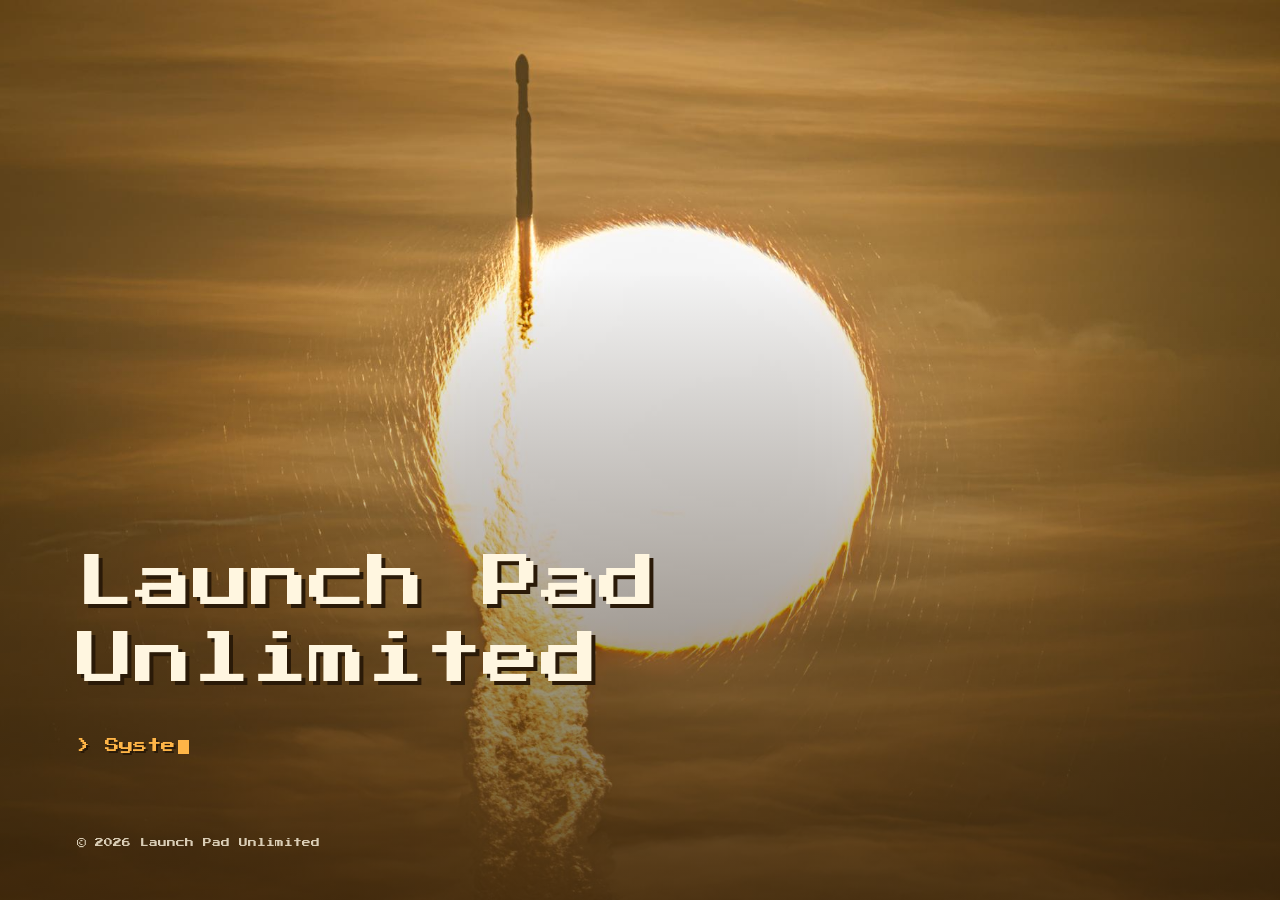
==== index.html @ 6cee24df "Add files via upload" ====
<!DOCTYPE html>
<html lang="en">
<head>
  <meta charset="UTF-8">
  <meta name="viewport" content="width=device-width, initial-scale=1, viewport-fit=cover">
  <title>Launch Pad Unlimited | Coming soon</title>
  <meta name="description" content="Launch Pad Unlimited: learning design, AI enablement, evaluation, and exhibit fabrication for museums and informal learning organizations. Coming soon.">
  <link rel="preconnect" href="https://fonts.googleapis.com">
  <link rel="preconnect" href="https://fonts.gstatic.com" crossorigin>
  <link href="https://fonts.googleapis.com/css2?family=Press+Start+2P&display=swap" rel="stylesheet">
  <link rel="icon" href="data:image/svg+xml,<svg xmlns='http://www.w3.org/2000/svg' viewBox='0 0 100 100'><text y='.9em' font-size='90'>🚀</text></svg>">
  <style>
    :root {
      --ink: #fff6e0;       /* warm white, matches the sun */
      --amber: #ffb547;     /* phosphor amber for terminal text */
      --ember: #2a1a08;     /* deep brown for shadows */
      --haze: rgba(42, 26, 8, 0.72);
      --pixel: "Press Start 2P", "Courier New", monospace;
    }

    * { box-sizing: border-box; margin: 0; padding: 0; }

    html, body { height: 100%; }

    body {
      font-family: var(--pixel);
      color: var(--ink);
      background: #3a2810 url("launch-bg.jpg") center / cover no-repeat fixed;
      -webkit-font-smoothing: none;
      font-smooth: never;
    }

    /* Darken the lower-left so text stays readable over the bright sky */
    .scene {
      min-height: 100%;
      display: flex;
      flex-direction: column;
      justify-content: flex-end;
      padding: max(2rem, env(safe-area-inset-top)) 6vw max(3rem, env(safe-area-inset-bottom));
      background: linear-gradient(to top, var(--haze) 0%, rgba(42, 26, 8, 0.25) 45%, transparent 70%);
    }

    h1 {
      font-size: clamp(1.4rem, 5.2vw, 3.6rem);
      line-height: 1.35;
      font-weight: 400;
      text-shadow: 4px 4px 0 var(--ember);
      max-width: 14ch;
    }

    .console {
      margin-top: 2rem;
      font-size: clamp(0.6rem, 1.4vw, 0.9rem);
      line-height: 2.2;
      color: var(--amber);
      text-shadow: 2px 2px 0 var(--ember);
      min-height: 4.4em;
    }

    .console p { white-space: pre-wrap; }

    .cursor {
      display: inline-block;
      width: 0.8em;
      height: 1em;
      margin-left: 0.2em;
      vertical-align: -0.1em;
      background: var(--amber);
      animation: blink 1s steps(1) infinite;
    }

    @keyframes blink { 50% { opacity: 0; } }

    footer {
      margin-top: 2.5rem;
      font-size: 0.55rem;
      line-height: 2;
      color: var(--ink);
      opacity: 0.8;
    }

    @media (prefers-reduced-motion: reduce) {
      .cursor { animation: none; }
    }
  </style>
</head>
<body>
  <main class="scene">
    <h1>Launch Pad Unlimited</h1>

    <div class="console" aria-live="polite">
      <p id="line1"></p>
      <p id="line2"></p>
    </div>

    <footer>
      <p>&copy; <span id="year">2026</span> Launch Pad Unlimited</p>
    </footer>
  </main>

  <script>
    const lines = [
      { el: document.getElementById("line1"), text: "> Systems check..." },
      { el: document.getElementById("line2"), text: "> Stand by for countdown..." }
    ];
    const cursor = document.createElement("span");
    cursor.className = "cursor";
    cursor.setAttribute("aria-hidden", "true");

    const reduce = window.matchMedia("(prefers-reduced-motion: reduce)").matches;

    function showAll() {
      lines.forEach(l => (l.el.textContent = l.text));
      lines[lines.length - 1].el.appendChild(cursor);
    }

    function type(i = 0, c = 0) {
      if (i >= lines.length) return;
      const { el, text } = lines[i];
      el.textContent = text.slice(0, c);
      el.appendChild(cursor);
      if (c < text.length) {
        setTimeout(() => type(i, c + 1), 70);
      } else {
        setTimeout(() => type(i + 1, 0), 900);
      }
    }

    reduce ? showAll() : setTimeout(type, 600);
    document.getElementById("year").textContent = new Date().getFullYear();
  </script>
</body>
</html>
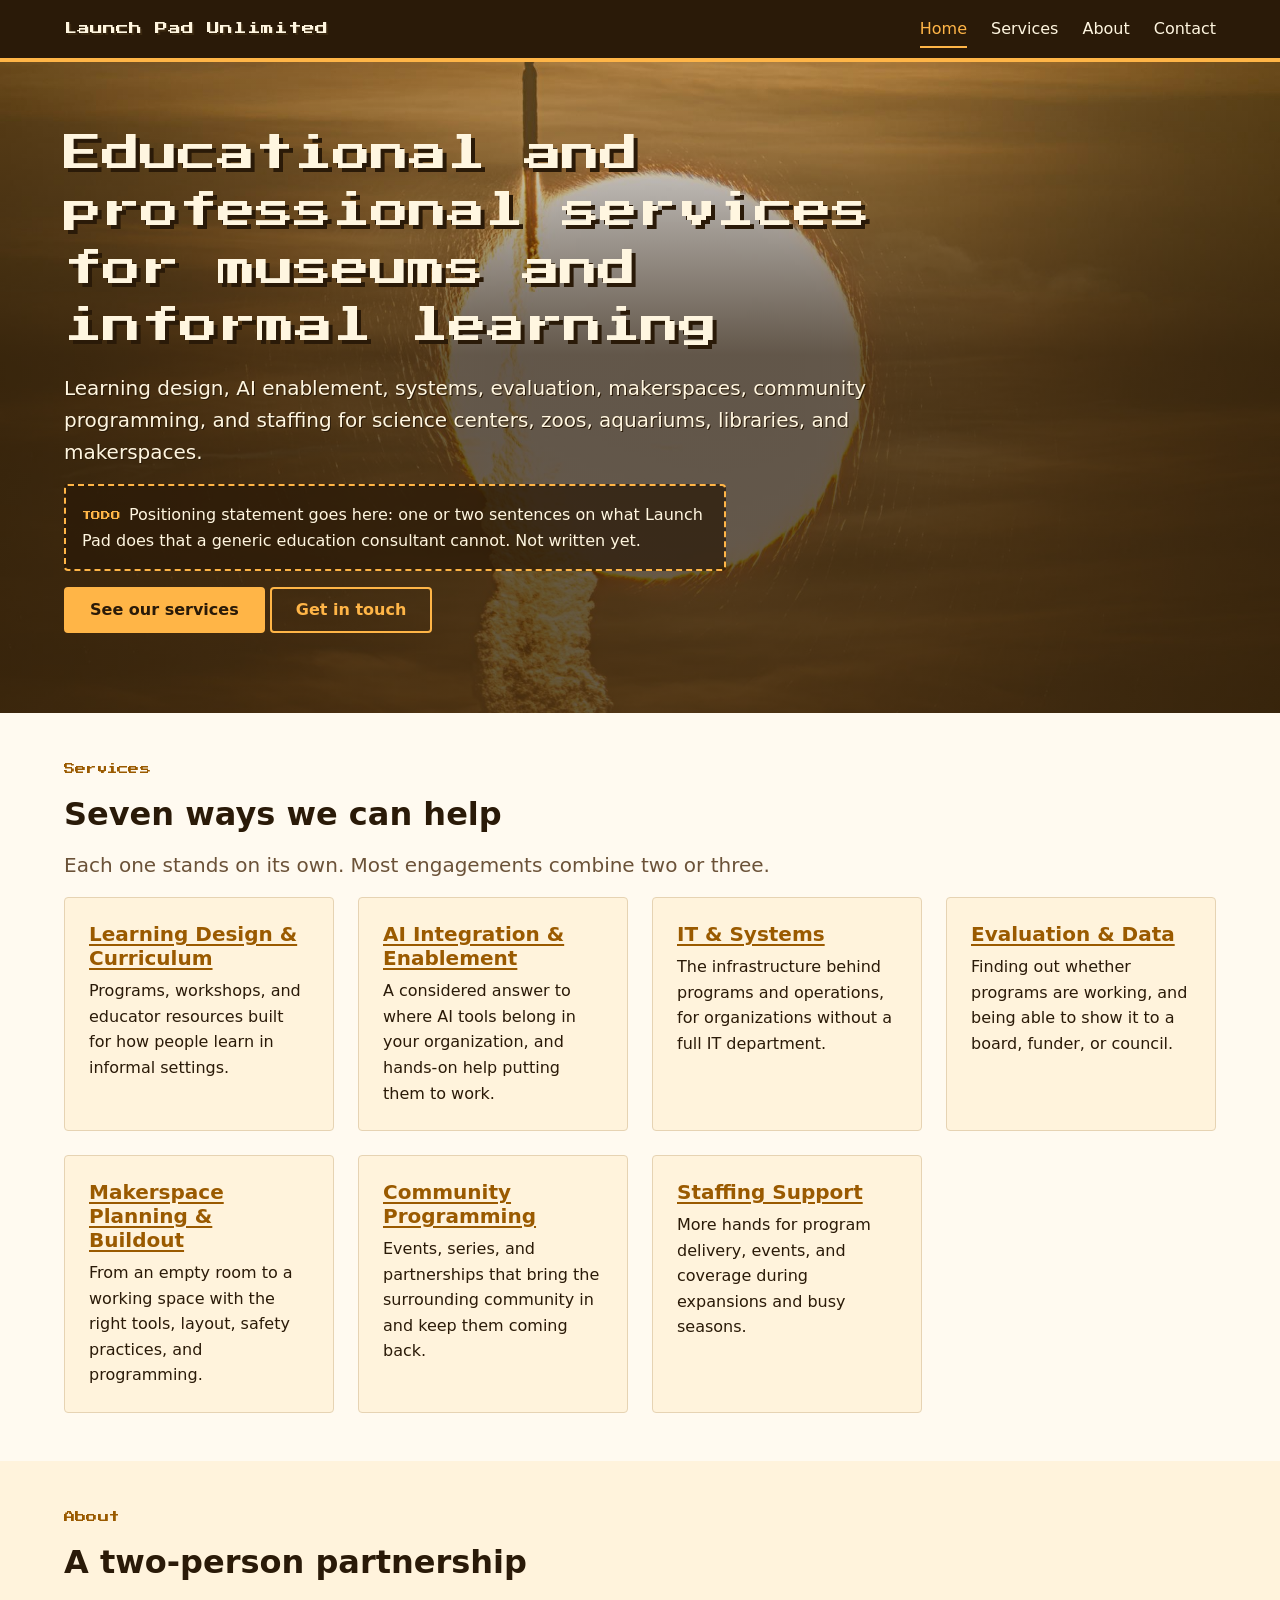
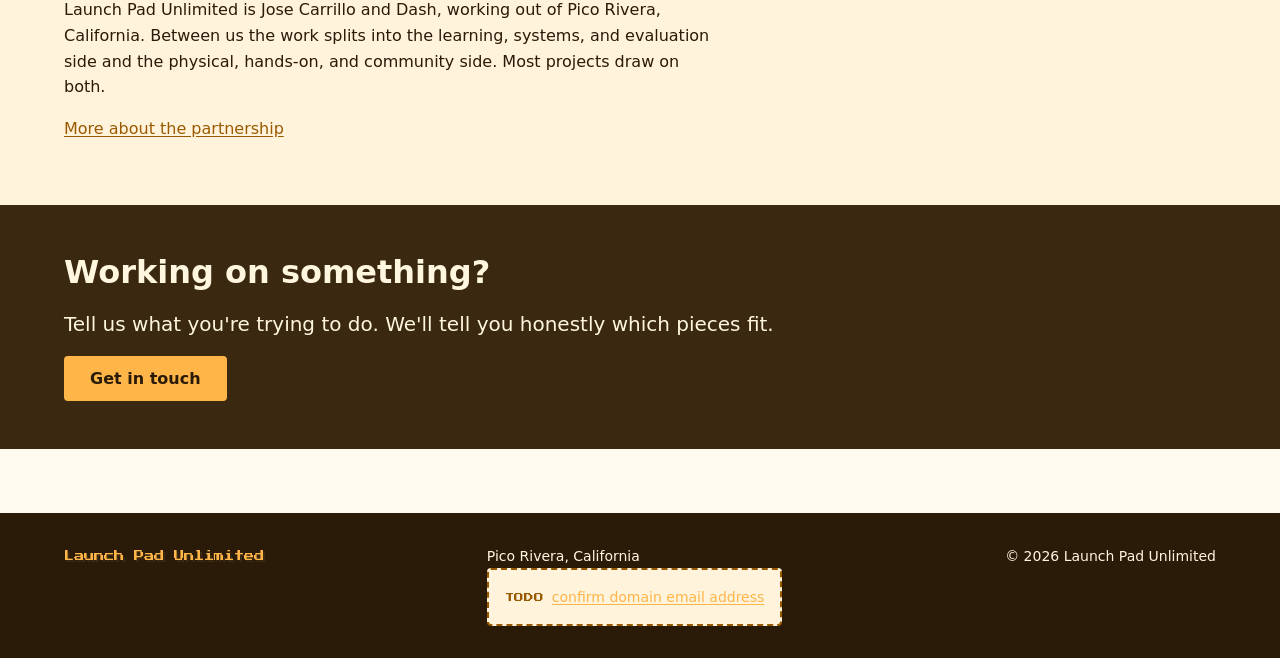
==== commit a522923a: "Build four-page site: shared styles, services, about, contact, home Replaces the coming-soon splash " ====
--- a/index.html
+++ b/index.html
@@ -2,132 +2,107 @@
 <html lang="en">
 <head>
   <meta charset="UTF-8">
-  <meta name="viewport" content="width=device-width, initial-scale=1, viewport-fit=cover">
-  <title>Launch Pad Unlimited | Coming soon</title>
-  <meta name="description" content="Launch Pad Unlimited: learning design, AI enablement, evaluation, and exhibit fabrication for museums and informal learning organizations. Coming soon.">
-  <link rel="preconnect" href="https://fonts.googleapis.com">
-  <link rel="preconnect" href="https://fonts.gstatic.com" crossorigin>
-  <link href="https://fonts.googleapis.com/css2?family=Press+Start+2P&display=swap" rel="stylesheet">
+  <meta name="viewport" content="width=device-width, initial-scale=1">
+  <title>Launch Pad Unlimited</title>
+  <meta name="description" content="Launch Pad Unlimited provides learning design, AI enablement, IT and systems, evaluation, makerspace planning, community programming, and staffing support to museums and informal learning organizations in Southern California.">
   <link rel="icon" href="data:image/svg+xml,<svg xmlns='http://www.w3.org/2000/svg' viewBox='0 0 100 100'><text y='.9em' font-size='90'>🚀</text></svg>">
-  <style>
-    :root {
-      --ink: #fff6e0;       /* warm white, matches the sun */
-      --amber: #ffb547;     /* phosphor amber for terminal text */
-      --ember: #2a1a08;     /* deep brown for shadows */
-      --haze: rgba(42, 26, 8, 0.72);
-      --pixel: "Press Start 2P", "Courier New", monospace;
-    }
-
-    * { box-sizing: border-box; margin: 0; padding: 0; }
-
-    html, body { height: 100%; }
-
-    body {
-      font-family: var(--pixel);
-      color: var(--ink);
-      background: #3a2810 url("launch-bg.jpg") center / cover no-repeat fixed;
-      -webkit-font-smoothing: none;
-      font-smooth: never;
-    }
-
-    /* Darken the lower-left so text stays readable over the bright sky */
-    .scene {
-      min-height: 100%;
-      display: flex;
-      flex-direction: column;
-      justify-content: flex-end;
-      padding: max(2rem, env(safe-area-inset-top)) 6vw max(3rem, env(safe-area-inset-bottom));
-      background: linear-gradient(to top, var(--haze) 0%, rgba(42, 26, 8, 0.25) 45%, transparent 70%);
-    }
-
-    h1 {
-      font-size: clamp(1.4rem, 5.2vw, 3.6rem);
-      line-height: 1.35;
-      font-weight: 400;
-      text-shadow: 4px 4px 0 var(--ember);
-      max-width: 14ch;
-    }
-
-    .console {
-      margin-top: 2rem;
-      font-size: clamp(0.6rem, 1.4vw, 0.9rem);
-      line-height: 2.2;
-      color: var(--amber);
-      text-shadow: 2px 2px 0 var(--ember);
-      min-height: 4.4em;
-    }
-
-    .console p { white-space: pre-wrap; }
-
-    .cursor {
-      display: inline-block;
-      width: 0.8em;
-      height: 1em;
-      margin-left: 0.2em;
-      vertical-align: -0.1em;
-      background: var(--amber);
-      animation: blink 1s steps(1) infinite;
-    }
-
-    @keyframes blink { 50% { opacity: 0; } }
-
-    footer {
-      margin-top: 2.5rem;
-      font-size: 0.55rem;
-      line-height: 2;
-      color: var(--ink);
-      opacity: 0.8;
-    }
-
-    @media (prefers-reduced-motion: reduce) {
-      .cursor { animation: none; }
-    }
-  </style>
+  <link rel="stylesheet" href="styles.css">
 </head>
 <body>
-  <main class="scene">
-    <h1>Launch Pad Unlimited</h1>
+  <a class="skip-link" href="#main">Skip to content</a>
 
-    <div class="console" aria-live="polite">
-      <p id="line1"></p>
-      <p id="line2"></p>
+  <header class="site-header">
+    <div class="container">
+      <a class="wordmark" href="index.html">Launch Pad Unlimited</a>
+      <nav class="site-nav" aria-label="Primary">
+        <ul>
+          <li><a href="index.html" aria-current="page">Home</a></li>
+          <li><a href="services.html">Services</a></li>
+          <li><a href="about.html">About</a></li>
+          <li><a href="contact.html">Contact</a></li>
+        </ul>
+      </nav>
     </div>
+  </header>
 
-    <footer>
-      <p>&copy; <span id="year">2026</span> Launch Pad Unlimited</p>
-    </footer>
+  <main id="main">
+    <section class="hero" aria-labelledby="hero-h">
+      <div class="container">
+        <h1 id="hero-h">Educational and professional services for museums and informal learning</h1>
+        <p class="lede">Learning design, AI enablement, systems, evaluation, makerspaces, community programming, and staffing for science centers, zoos, aquariums, libraries, and makerspaces.</p>
+        <p class="todo">Positioning statement goes here: one or two sentences on what Launch Pad does that a generic education consultant cannot. Not written yet.</p>
+        <p>
+          <a class="button" href="services.html">See our services</a>
+          <a class="button button--ghost" href="contact.html">Get in touch</a>
+        </p>
+      </div>
+    </section>
+
+    <section class="section" aria-labelledby="services-h">
+      <div class="container">
+        <p class="eyebrow">Services</p>
+        <h2 id="services-h">Seven ways we can help</h2>
+        <p class="lede">Each one stands on its own. Most engagements combine two or three.</p>
+        <div class="grid">
+          <div class="card">
+            <h3><a href="services.html#learning-design">Learning Design &amp; Curriculum</a></h3>
+            <p>Programs, workshops, and educator resources built for how people learn in informal settings.</p>
+          </div>
+          <div class="card">
+            <h3><a href="services.html#ai-enablement">AI Integration &amp; Enablement</a></h3>
+            <p>A considered answer to where AI tools belong in your organization, and hands-on help putting them to work.</p>
+          </div>
+          <div class="card">
+            <h3><a href="services.html#it-systems">IT &amp; Systems</a></h3>
+            <p>The infrastructure behind programs and operations, for organizations without a full IT department.</p>
+          </div>
+          <div class="card">
+            <h3><a href="services.html#evaluation">Evaluation &amp; Data</a></h3>
+            <p>Finding out whether programs are working, and being able to show it to a board, funder, or council.</p>
+          </div>
+          <div class="card">
+            <h3><a href="services.html#makerspace">Makerspace Planning &amp; Buildout</a></h3>
+            <p>From an empty room to a working space with the right tools, layout, safety practices, and programming.</p>
+          </div>
+          <div class="card">
+            <h3><a href="services.html#community-programming">Community Programming</a></h3>
+            <p>Events, series, and partnerships that bring the surrounding community in and keep them coming back.</p>
+          </div>
+          <div class="card">
+            <h3><a href="services.html#staffing">Staffing Support</a></h3>
+            <p>More hands for program delivery, events, and coverage during expansions and busy seasons.</p>
+          </div>
+        </div>
+      </div>
+    </section>
+
+    <section class="section section--alt" aria-labelledby="about-h">
+      <div class="container">
+        <p class="eyebrow">About</p>
+        <h2 id="about-h">A two-person partnership</h2>
+        <p>Launch Pad Unlimited is Jose Carrillo and Dash, working out of Pico Rivera, California. Between us the work splits into the learning, systems, and evaluation side and the physical, hands-on, and community side. Most projects draw on both.</p>
+        <p><a href="about.html">More about the partnership</a></p>
+      </div>
+    </section>
+
+    <section class="section section--dark" aria-labelledby="contact-h">
+      <div class="container">
+        <h2 id="contact-h">Working on something?</h2>
+        <p class="lede">Tell us what you're trying to do. We'll tell you honestly which pieces fit.</p>
+        <a class="button" href="contact.html">Get in touch</a>
+      </div>
+    </section>
   </main>
 
-  <script>
-    const lines = [
-      { el: document.getElementById("line1"), text: "> Systems check..." },
-      { el: document.getElementById("line2"), text: "> Stand by for countdown..." }
-    ];
-    const cursor = document.createElement("span");
-    cursor.className = "cursor";
-    cursor.setAttribute("aria-hidden", "true");
+  <footer class="site-footer">
+    <div class="container">
+      <p><a class="wordmark" href="index.html">Launch Pad Unlimited</a></p>
+      <p>Pico Rivera, California<br>
+        <a class="todo" href="#" data-email>confirm domain email address</a></p>
+      <p>&copy; <span data-year>2026</span> Launch Pad Unlimited</p>
+    </div>
+  </footer>
 
-    const reduce = window.matchMedia("(prefers-reduced-motion: reduce)").matches;
-
-    function showAll() {
-      lines.forEach(l => (l.el.textContent = l.text));
-      lines[lines.length - 1].el.appendChild(cursor);
-    }
-
-    function type(i = 0, c = 0) {
-      if (i >= lines.length) return;
-      const { el, text } = lines[i];
-      el.textContent = text.slice(0, c);
-      el.appendChild(cursor);
-      if (c < text.length) {
-        setTimeout(() => type(i, c + 1), 70);
-      } else {
-        setTimeout(() => type(i + 1, 0), 900);
-      }
-    }
-
-    reduce ? showAll() : setTimeout(type, 600);
-    document.getElementById("year").textContent = new Date().getFullYear();
-  </script>
+  <script src="main.js"></script>
 </body>
 </html>
--- a/styles.css
+++ b/styles.css
@@ -0,0 +1,576 @@
+/* Launch Pad Unlimited — shared stylesheet
+   Tokens live on :root. Do not hardcode colors in rules. */
+
+@font-face {
+  font-family: "Press Start 2P";
+  font-style: normal;
+  font-weight: 400;
+  font-display: swap;
+  src: url("fonts/press-start-2p-latin.woff2") format("woff2");
+  unicode-range: U+0000-00FF, U+0131, U+0152-0153, U+02BB-02BC, U+02C6, U+02DA,
+    U+02DC, U+0304, U+0308, U+0329, U+2000-206F, U+20AC, U+2122, U+2191, U+2193,
+    U+2212, U+2215, U+FEFF, U+FFFD;
+}
+
+:root {
+  /* Brand — inherited from the launch splash */
+  --ink: #fff6e0;
+  --amber: #ffb547;
+  --ember: #2a1a08;
+
+  /* Surfaces */
+  --bg: #fffaf0;
+  --surface: #fff3dc;
+  --bg-dark: #3a2810;
+  --border: #e6d3b3;
+  --haze: rgba(42, 26, 8, 0.72);
+
+  /* Text on light surfaces */
+  --text: #2a1a08;
+  --text-muted: #6b5238;
+  --link: #9a5a00;
+  --link-hover: #7a4700;
+  --focus: #9a5a00;
+
+  /* Type */
+  --font-body: system-ui, -apple-system, "Segoe UI", Roboto, "Helvetica Neue",
+    Arial, sans-serif;
+  --font-display: "Press Start 2P", "Courier New", monospace;
+  --fs-sm: 0.875rem;
+  --fs-base: 1rem;
+  --fs-lg: 1.25rem;
+  --fs-xl: 1.5rem;
+  --fs-2xl: 2rem;
+  --fs-3xl: clamp(2rem, 4vw, 3rem);
+  --lh-body: 1.6;
+  --lh-tight: 1.2;
+
+  /* Spacing — 8px scale */
+  --sp-1: 0.5rem;
+  --sp-2: 1rem;
+  --sp-3: 1.5rem;
+  --sp-4: 2rem;
+  --sp-6: 3rem;
+  --sp-8: 4rem;
+
+  --measure: 65ch;
+  --container: 72rem;
+  --radius: 4px;
+}
+
+/* ---------- Base ---------- */
+
+*,
+*::before,
+*::after {
+  box-sizing: border-box;
+}
+
+html {
+  scroll-behavior: smooth;
+}
+
+@media (prefers-reduced-motion: reduce) {
+  html {
+    scroll-behavior: auto;
+  }
+}
+
+body {
+  margin: 0;
+  font-family: var(--font-body);
+  font-size: var(--fs-base);
+  line-height: var(--lh-body);
+  color: var(--text);
+  background: var(--bg);
+}
+
+h1,
+h2,
+h3 {
+  line-height: var(--lh-tight);
+  margin: 0 0 var(--sp-2);
+}
+
+h1 {
+  font-size: var(--fs-3xl);
+}
+
+h2 {
+  font-size: var(--fs-2xl);
+}
+
+h3 {
+  font-size: var(--fs-lg);
+}
+
+p,
+ul,
+ol {
+  margin: 0 0 var(--sp-2);
+  max-width: var(--measure);
+}
+
+a {
+  color: var(--link);
+  text-underline-offset: 0.15em;
+}
+
+a:hover {
+  color: var(--link-hover);
+}
+
+:focus-visible {
+  outline: 3px solid var(--focus);
+  outline-offset: 2px;
+}
+
+img {
+  max-width: 100%;
+  height: auto;
+}
+
+/* ---------- Layout helpers ---------- */
+
+.container {
+  width: min(100% - 2 * var(--sp-3), var(--container));
+  margin-inline: auto;
+}
+
+.section {
+  padding-block: var(--sp-6);
+}
+
+.section--alt {
+  background: var(--surface);
+}
+
+.section--dark {
+  background: var(--bg-dark);
+  color: var(--ink);
+}
+
+.section--dark a {
+  color: var(--amber);
+}
+
+.section--dark a:hover {
+  color: var(--ink);
+}
+
+.section--dark :focus-visible {
+  outline-color: var(--amber);
+}
+
+.eyebrow {
+  font-family: var(--font-display);
+  font-size: 0.7rem;
+  color: var(--link);
+  letter-spacing: 0.02em;
+  margin-bottom: var(--sp-2);
+}
+
+.section--dark .eyebrow {
+  color: var(--amber);
+}
+
+.lede {
+  font-size: var(--fs-lg);
+  color: var(--text-muted);
+}
+
+.section--dark .lede {
+  color: var(--ink);
+}
+
+/* Visible placeholder for content that has not been written yet.
+   Remove the class and the marker when the real copy lands. */
+.todo {
+  display: inline-block;
+  border: 2px dashed var(--link);
+  background: var(--surface);
+  padding: var(--sp-2);
+  border-radius: var(--radius);
+  color: var(--text-muted);
+  max-width: var(--measure);
+}
+
+.todo::before {
+  content: "TODO";
+  display: inline-block;
+  font-family: var(--font-display);
+  font-size: 0.6rem;
+  color: var(--link);
+  margin-right: var(--sp-1);
+}
+
+.section--dark .todo,
+.hero .todo {
+  background: var(--haze);
+  color: var(--ink);
+  border-color: var(--amber);
+}
+
+.section--dark .todo::before,
+.hero .todo::before {
+  color: var(--amber);
+}
+
+/* ---------- Skip link ---------- */
+
+.skip-link {
+  position: absolute;
+  top: -100%;
+  left: var(--sp-2);
+  background: var(--amber);
+  color: var(--ember);
+  padding: var(--sp-1) var(--sp-2);
+  border-radius: 0 0 var(--radius) var(--radius);
+  z-index: 100;
+}
+
+.skip-link:focus {
+  top: 0;
+}
+
+/* ---------- Header / nav ---------- */
+
+.site-header {
+  background: var(--ember);
+  color: var(--ink);
+  border-bottom: 4px solid var(--amber);
+}
+
+.site-header .container {
+  display: flex;
+  flex-wrap: wrap;
+  align-items: center;
+  justify-content: space-between;
+  gap: var(--sp-2) var(--sp-4);
+  padding-block: var(--sp-2);
+}
+
+.wordmark {
+  font-family: var(--font-display);
+  font-size: 0.8rem;
+  line-height: 1.6;
+  color: var(--ink);
+  text-decoration: none;
+  text-shadow: 2px 2px 0 var(--bg-dark);
+}
+
+.wordmark:hover {
+  color: var(--amber);
+}
+
+.site-nav ul {
+  list-style: none;
+  margin: 0;
+  padding: 0;
+  display: flex;
+  flex-wrap: wrap;
+  gap: var(--sp-1) var(--sp-3);
+  max-width: none;
+}
+
+.site-nav a {
+  color: var(--ink);
+  text-decoration: none;
+  padding-block: var(--sp-1);
+  border-bottom: 2px solid transparent;
+}
+
+.site-nav a:hover {
+  color: var(--amber);
+}
+
+.site-nav a[aria-current="page"] {
+  color: var(--amber);
+  border-bottom-color: var(--amber);
+}
+
+.site-header :focus-visible {
+  outline-color: var(--amber);
+}
+
+/* ---------- Hero ---------- */
+
+.hero {
+  position: relative;
+  color: var(--ink);
+  background: var(--bg-dark) url("launch-bg.jpg") center / cover no-repeat;
+  padding-block: var(--sp-8);
+  min-height: 60vh;
+  display: flex;
+  align-items: flex-end;
+}
+
+.hero::before {
+  content: "";
+  position: absolute;
+  inset: 0;
+  background: linear-gradient(
+    to top,
+    var(--haze) 0%,
+    var(--haze) 55%,
+    transparent 100%
+  );
+}
+
+.hero .container {
+  position: relative;
+}
+
+.hero h1 {
+  font-family: var(--font-display);
+  font-size: clamp(1.2rem, 3.5vw, 2.4rem);
+  line-height: 1.5;
+  font-weight: 400;
+  text-shadow: 4px 4px 0 var(--ember);
+  max-width: 24ch;
+}
+
+.hero .lede {
+  max-width: var(--measure);
+  color: var(--ink);
+  text-shadow: 1px 1px 0 var(--ember);
+}
+
+/* Non-home pages get a plain dark band instead of the photo */
+.page-title {
+  background: var(--bg-dark);
+  color: var(--ink);
+  padding-block: var(--sp-6);
+  border-bottom: 4px solid var(--amber);
+}
+
+.page-title h1 {
+  margin-bottom: var(--sp-1);
+}
+
+.page-title .lede {
+  color: var(--ink);
+  margin-bottom: 0;
+}
+
+/* ---------- Buttons ---------- */
+
+.button {
+  display: inline-block;
+  background: var(--amber);
+  color: var(--ember);
+  font-weight: 600;
+  text-decoration: none;
+  padding: var(--sp-1) var(--sp-3);
+  border-radius: var(--radius);
+  border: 2px solid var(--amber);
+}
+
+.button:hover {
+  background: var(--ink);
+  border-color: var(--ink);
+  color: var(--ember);
+}
+
+.button--ghost {
+  background: transparent;
+  color: var(--amber);
+}
+
+/* .section--dark a would otherwise win on specificity */
+.section--dark .button,
+.hero .button {
+  color: var(--ember);
+}
+
+.section--dark .button--ghost,
+.hero .button--ghost {
+  color: var(--amber);
+}
+
+.section--dark .button--ghost:hover,
+.hero .button--ghost:hover {
+  color: var(--ember);
+}
+
+/* ---------- Cards / grids ---------- */
+
+.grid {
+  display: grid;
+  gap: var(--sp-3);
+  grid-template-columns: repeat(auto-fit, minmax(16rem, 1fr));
+}
+
+.card {
+  background: var(--surface);
+  border: 1px solid var(--border);
+  border-radius: var(--radius);
+  padding: var(--sp-3);
+}
+
+.card h3 {
+  margin-bottom: var(--sp-1);
+}
+
+.card p {
+  margin-bottom: 0;
+}
+
+.card a {
+  font-weight: 600;
+}
+
+/* ---------- Service blocks (services.html) ----------
+   Each block is self-contained so it can be lifted into its own page. */
+
+.service {
+  padding-block: var(--sp-6);
+  border-top: 1px solid var(--border);
+  scroll-margin-top: var(--sp-4);
+}
+
+.service:first-of-type {
+  border-top: 0;
+}
+
+.service__inner {
+  display: grid;
+  gap: var(--sp-4);
+  grid-template-columns: minmax(0, 2fr) minmax(0, 1fr);
+}
+
+@media (max-width: 48rem) {
+  .service__inner {
+    grid-template-columns: 1fr;
+  }
+}
+
+.service__meta {
+  background: var(--surface);
+  border: 1px solid var(--border);
+  border-radius: var(--radius);
+  padding: var(--sp-3);
+  font-size: var(--fs-sm);
+  align-self: start;
+}
+
+.service__meta dt {
+  font-weight: 600;
+  margin-top: var(--sp-2);
+}
+
+.service__meta dt:first-child {
+  margin-top: 0;
+}
+
+.service__meta dd {
+  margin: 0;
+  color: var(--text-muted);
+}
+
+.service ul {
+  padding-left: 1.2em;
+}
+
+.service li {
+  margin-bottom: var(--sp-1);
+}
+
+.jump-list {
+  list-style: none;
+  padding: 0;
+  display: flex;
+  flex-wrap: wrap;
+  gap: var(--sp-1) var(--sp-2);
+  max-width: none;
+}
+
+.jump-list a {
+  display: inline-block;
+  padding: var(--sp-1) var(--sp-2);
+  background: var(--surface);
+  border: 1px solid var(--border);
+  border-radius: var(--radius);
+  text-decoration: none;
+  font-size: var(--fs-sm);
+}
+
+.jump-list a:hover {
+  border-color: var(--link);
+}
+
+/* ---------- Partner blocks (about.html) ---------- */
+
+.partner {
+  padding-block: var(--sp-4);
+  border-top: 1px solid var(--border);
+}
+
+.partner h2 {
+  margin-bottom: var(--sp-1);
+}
+
+.partner__role {
+  color: var(--text-muted);
+  margin-bottom: var(--sp-3);
+}
+
+.partner ul {
+  padding-left: 1.2em;
+}
+
+/* ---------- Definition lists (contact.html) ---------- */
+
+.details {
+  max-width: var(--measure);
+}
+
+.details dt {
+  font-weight: 600;
+  margin-top: var(--sp-3);
+}
+
+.details dt:first-child {
+  margin-top: 0;
+}
+
+.details dd {
+  margin: 0;
+}
+
+/* ---------- Footer ---------- */
+
+.site-footer {
+  background: var(--ember);
+  color: var(--ink);
+  padding-block: var(--sp-4);
+  font-size: var(--fs-sm);
+  margin-top: var(--sp-8);
+}
+
+.site-footer .container {
+  display: flex;
+  flex-wrap: wrap;
+  justify-content: space-between;
+  gap: var(--sp-2) var(--sp-4);
+}
+
+.site-footer p {
+  margin: 0;
+}
+
+.site-footer a {
+  color: var(--amber);
+}
+
+.site-footer a:hover {
+  color: var(--ink);
+}
+
+.site-footer :focus-visible {
+  outline-color: var(--amber);
+}
+
+.site-footer .wordmark {
+  font-size: 0.65rem;
+}
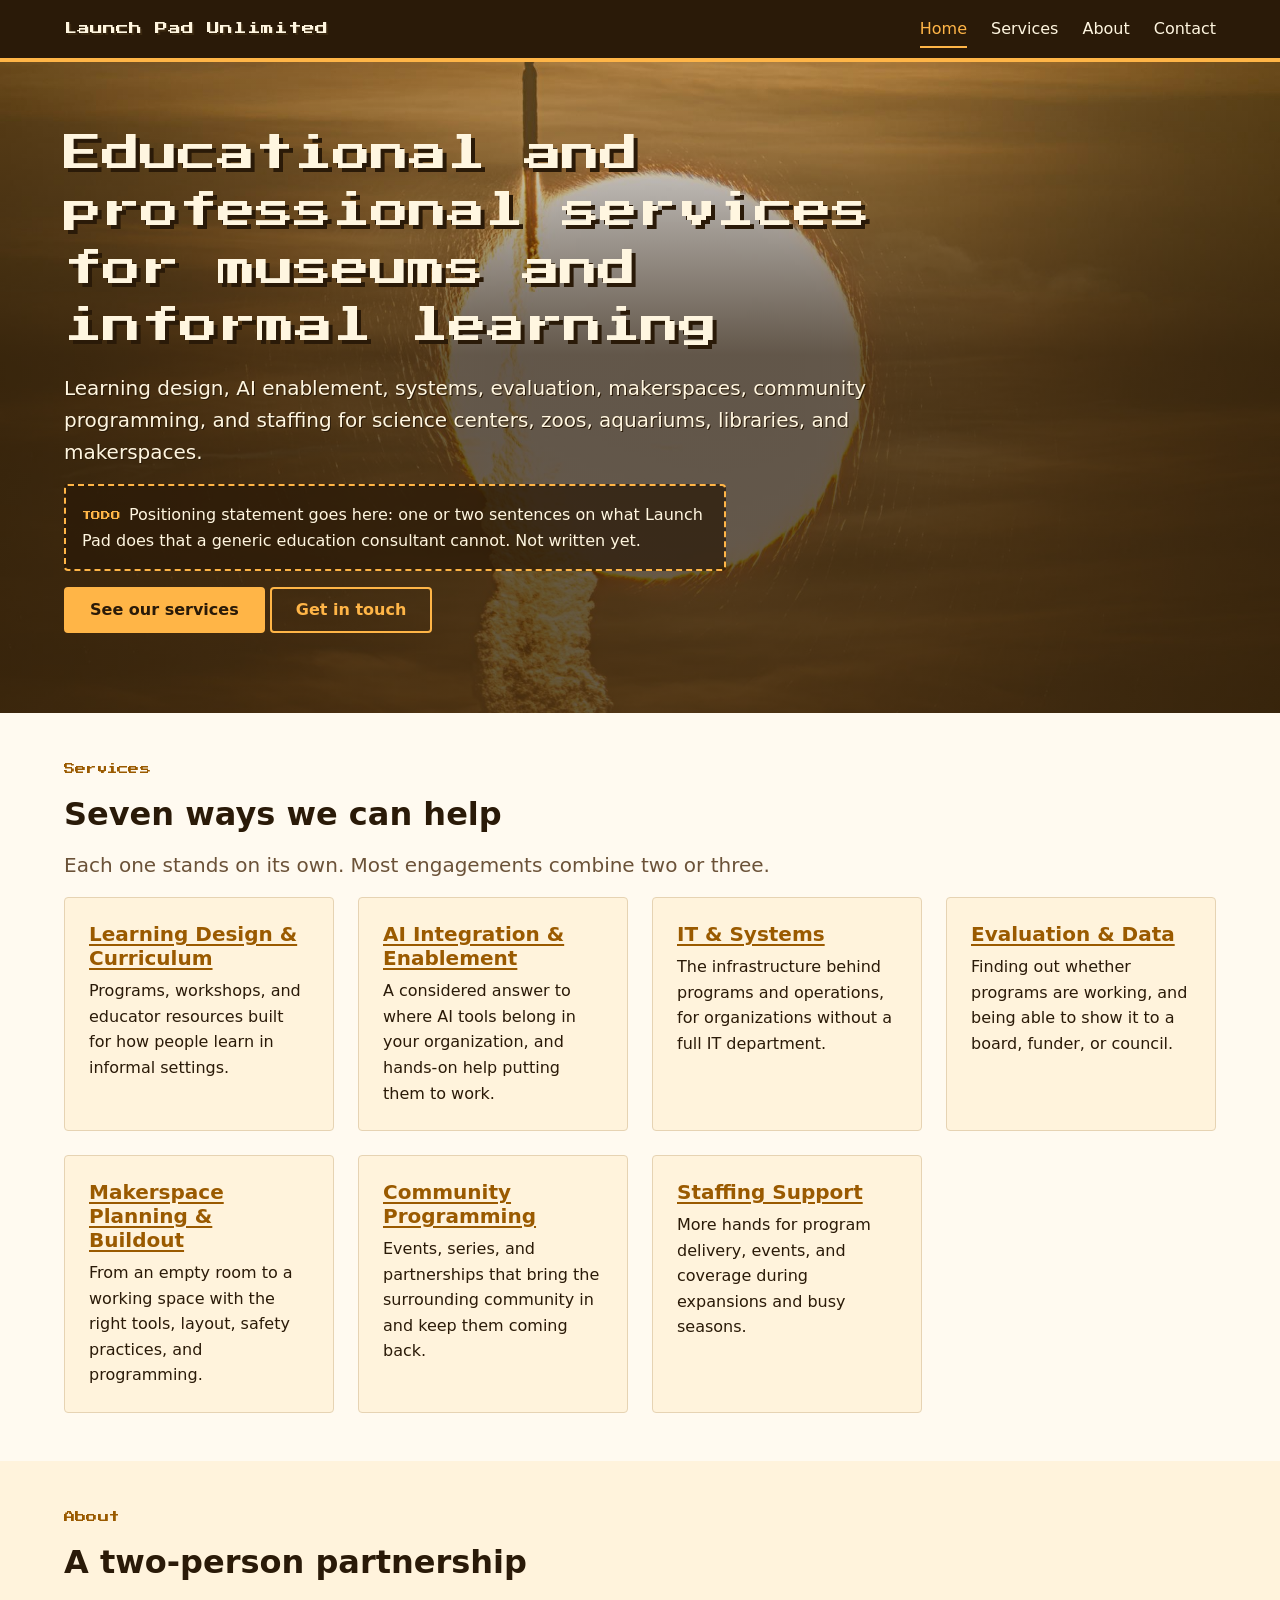
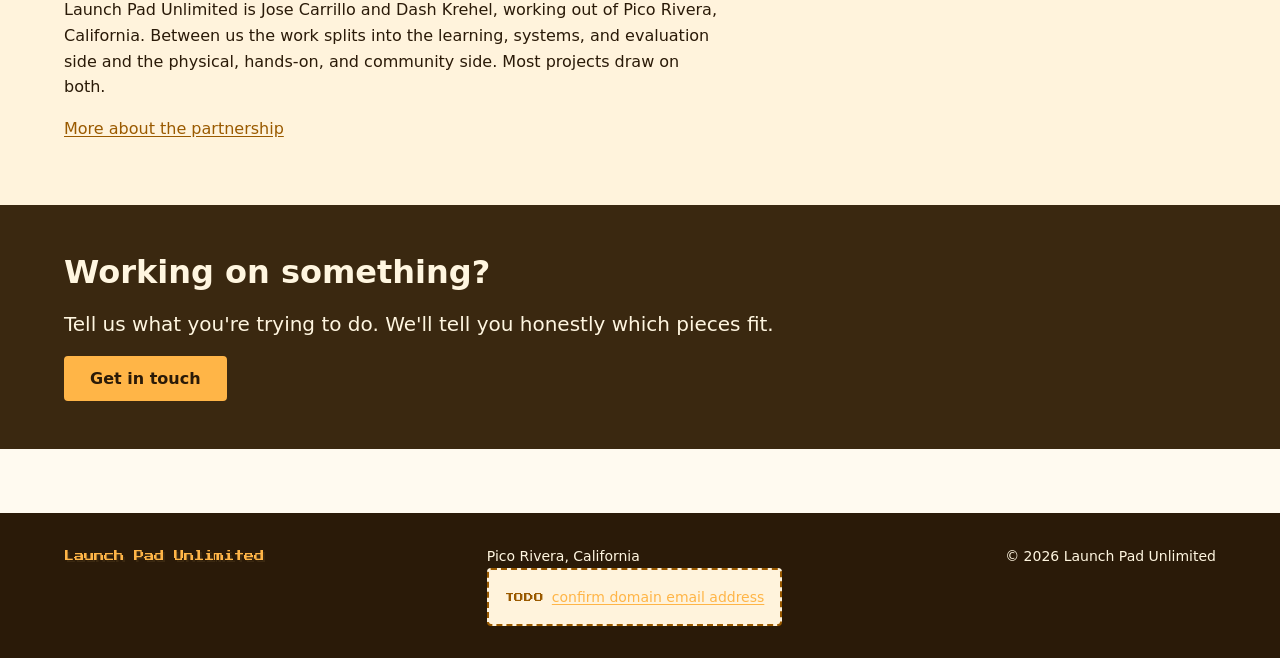
==== commit 13330b08: "Use Dash Krehel's full name across the site Co-Authored-By: Claude Opus 5 <noreply@anthropic.com>" ====
--- a/index.html
+++ b/index.html
@@ -80,7 +80,7 @@
       <div class="container">
         <p class="eyebrow">About</p>
         <h2 id="about-h">A two-person partnership</h2>
-        <p>Launch Pad Unlimited is Jose Carrillo and Dash, working out of Pico Rivera, California. Between us the work splits into the learning, systems, and evaluation side and the physical, hands-on, and community side. Most projects draw on both.</p>
+        <p>Launch Pad Unlimited is Jose Carrillo and Dash Krehel, working out of Pico Rivera, California. Between us the work splits into the learning, systems, and evaluation side and the physical, hands-on, and community side. Most projects draw on both.</p>
         <p><a href="about.html">More about the partnership</a></p>
       </div>
     </section>
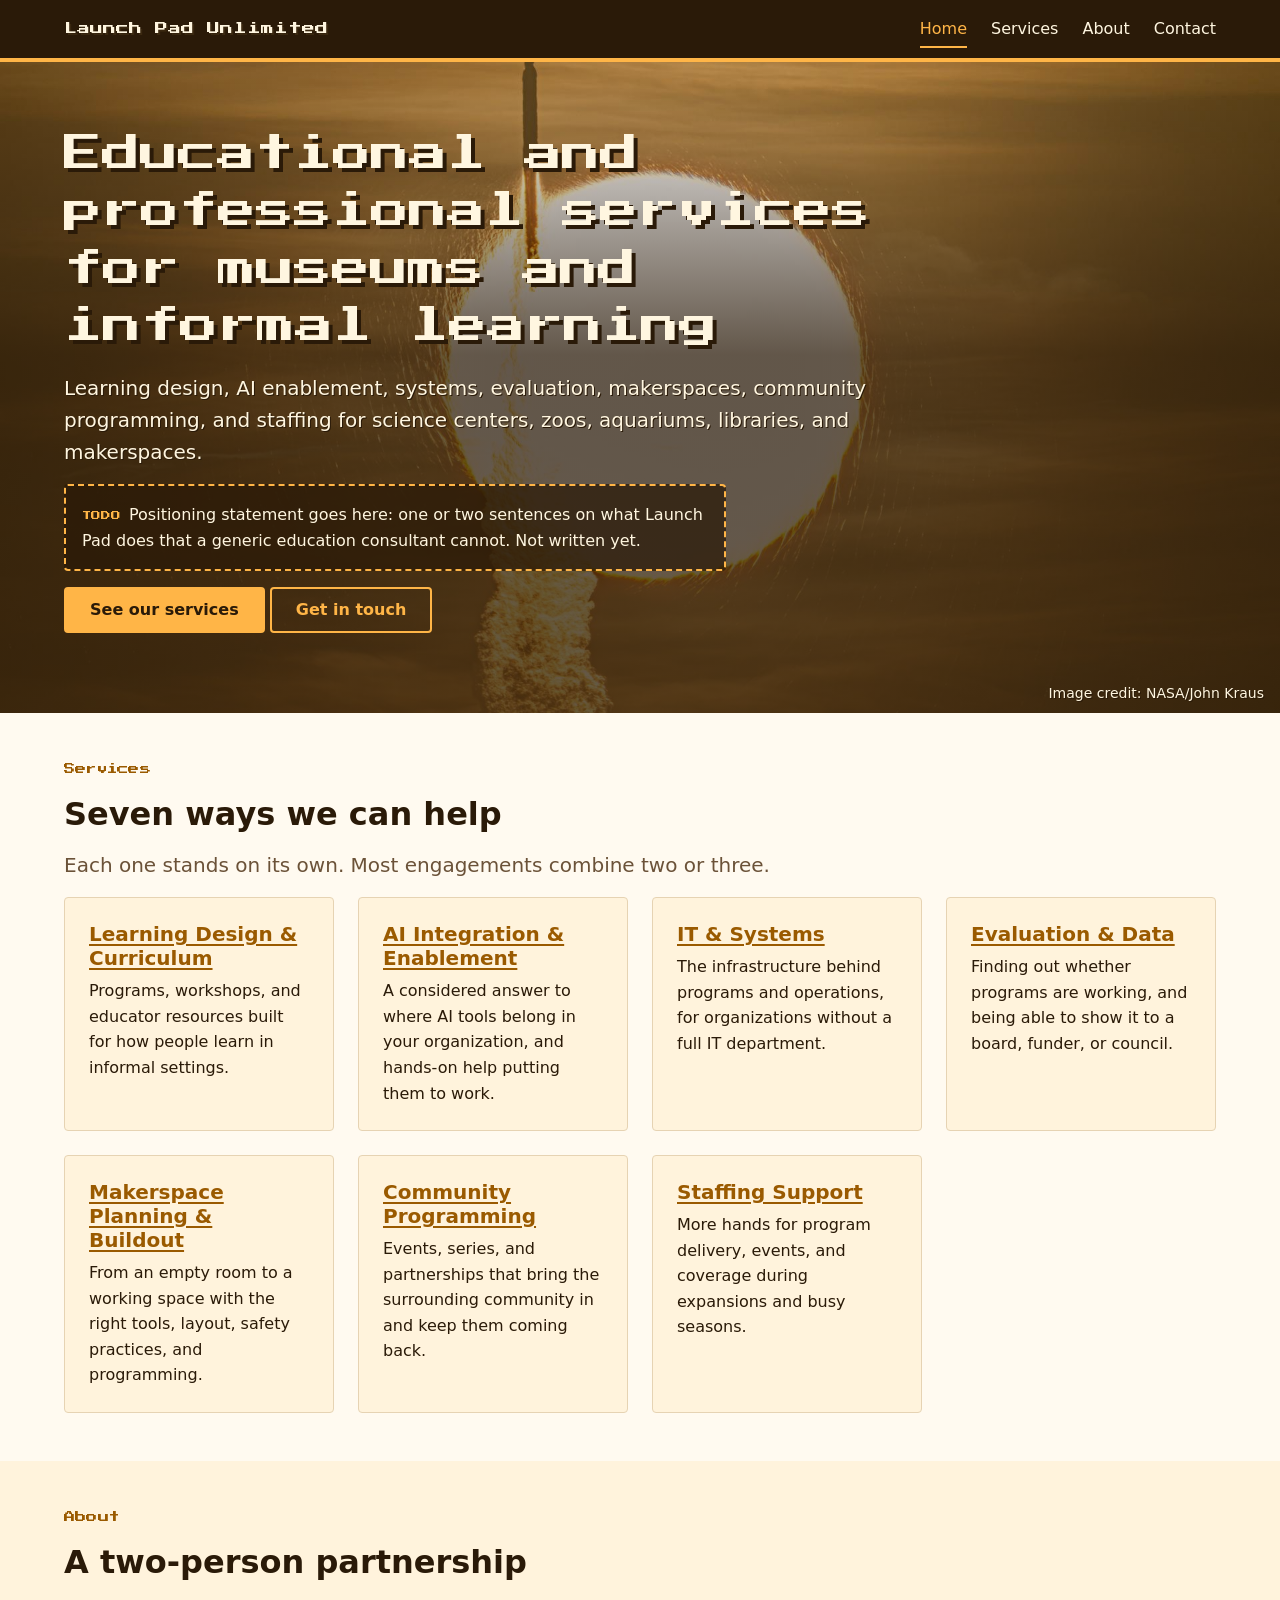
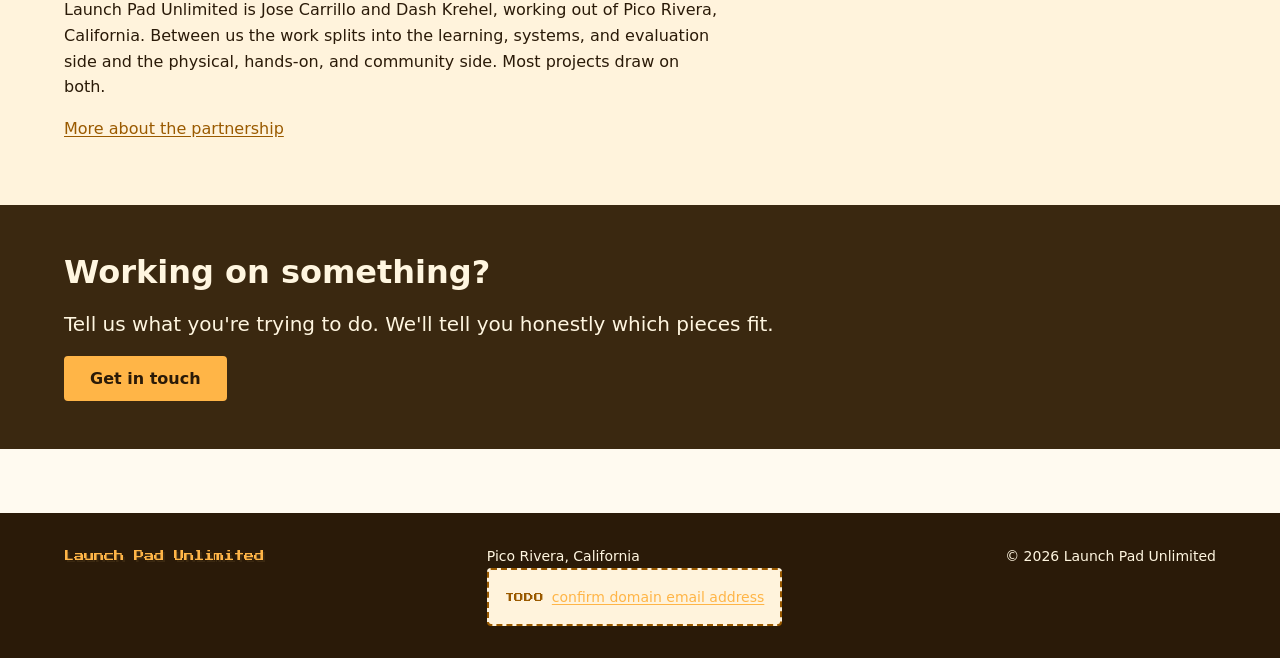
==== commit c56203d2: "Add NASA image credit to hero; record photo source launch-bg.jpg is NASA NHQ20260830_admin_0002 (NAS" ====
--- a/index.html
+++ b/index.html
@@ -36,6 +36,7 @@
           <a class="button button--ghost" href="contact.html">Get in touch</a>
         </p>
       </div>
+      <p class="hero__credit">Image credit: NASA/John Kraus</p>
     </section>
 
     <section class="section" aria-labelledby="services-h">
--- a/styles.css
+++ b/styles.css
@@ -336,6 +336,17 @@
   text-shadow: 1px 1px 0 var(--ember);
 }
 
+/* Required by the image policy in CLAUDE.md — keep visible */
+.hero__credit {
+  position: absolute;
+  right: var(--sp-2);
+  bottom: var(--sp-1);
+  margin: 0;
+  font-size: var(--fs-sm);
+  color: var(--ink);
+  text-shadow: 1px 1px 0 var(--ember);
+}
+
 /* Non-home pages get a plain dark band instead of the photo */
 .page-title {
   background: var(--bg-dark);
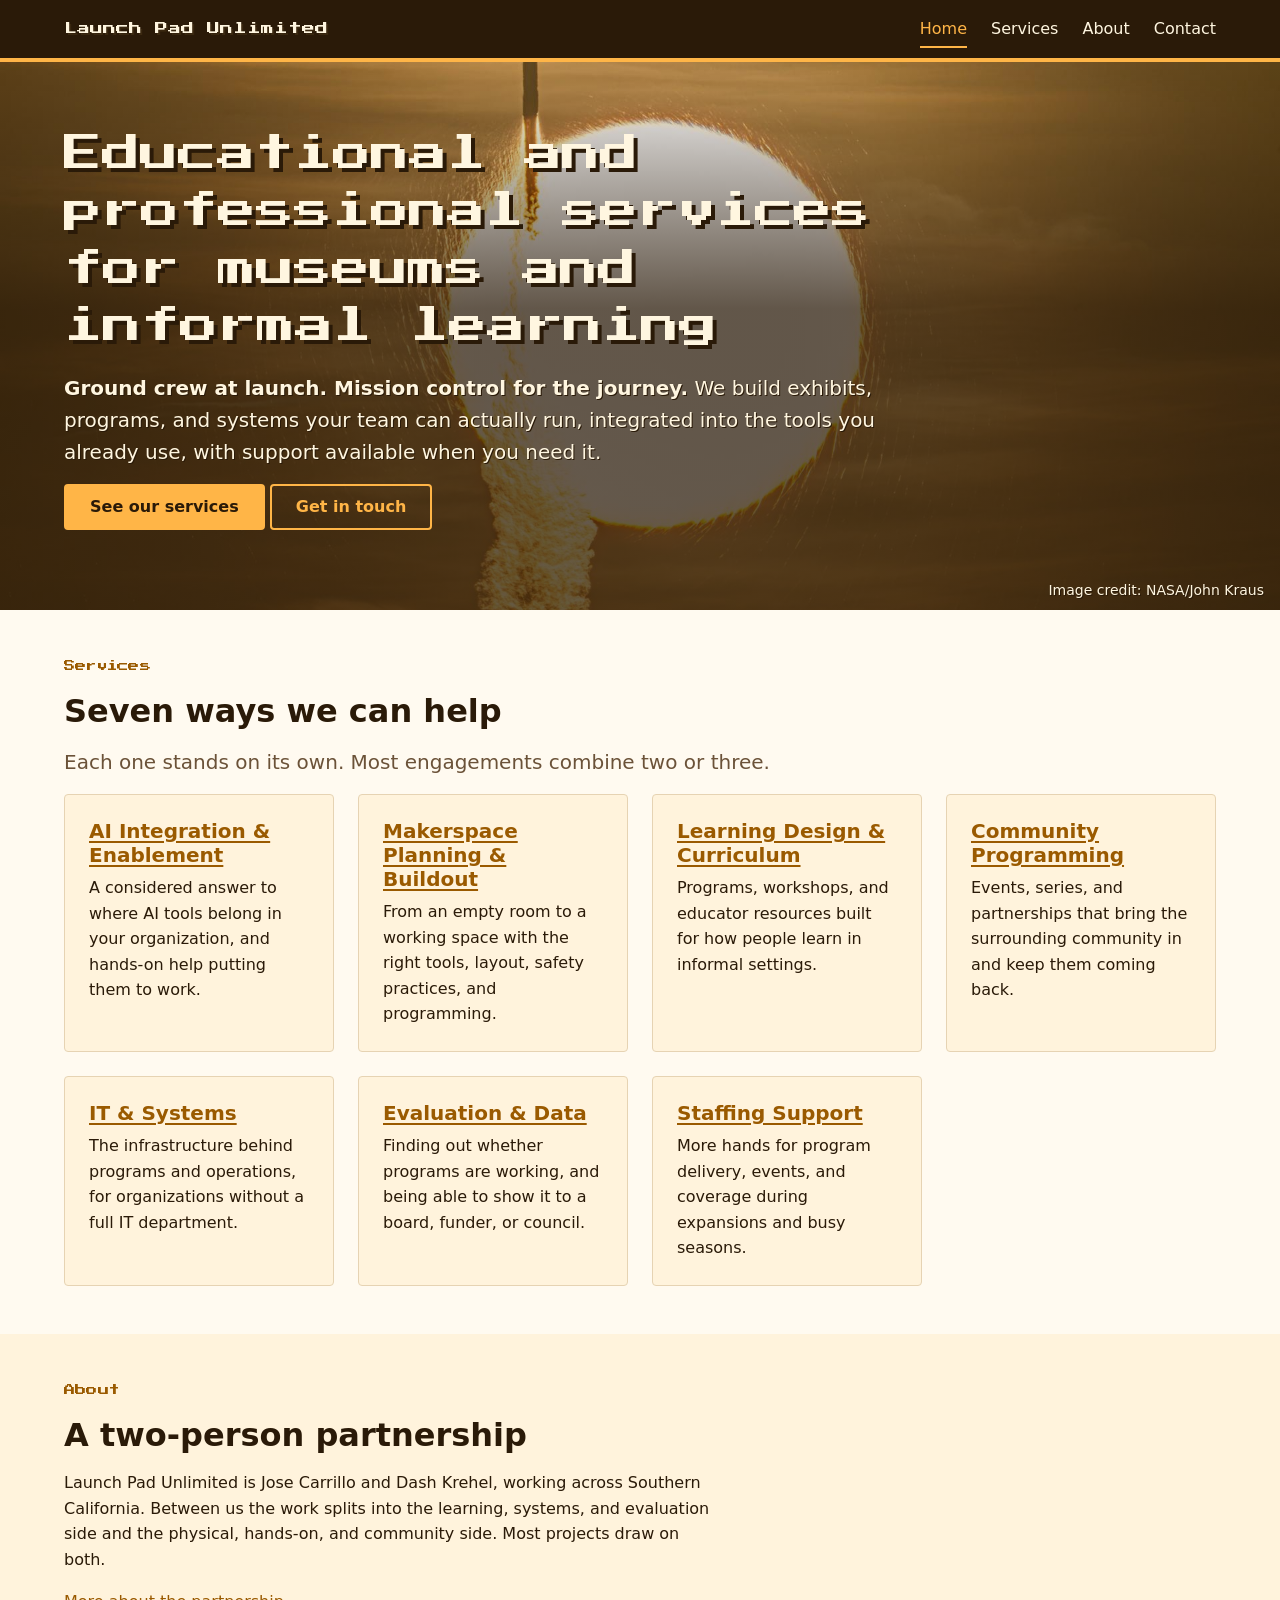
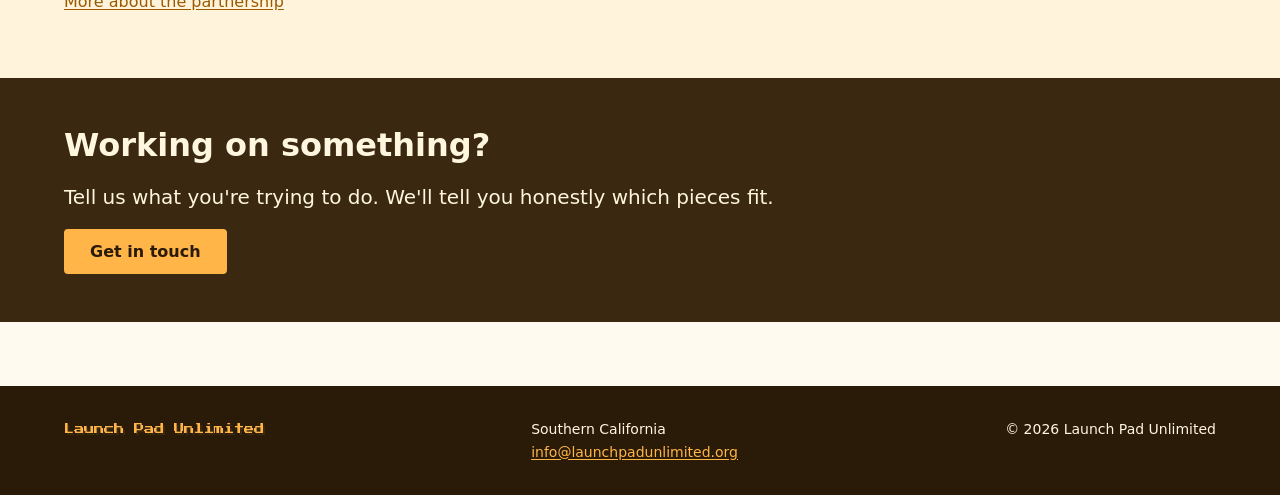
==== commit a2026077: "Add positioning copy, Jose's bio, and contact address; reorder services Services now lead with AI en" ====
--- a/index.html
+++ b/index.html
@@ -29,8 +29,7 @@
     <section class="hero" aria-labelledby="hero-h">
       <div class="container">
         <h1 id="hero-h">Educational and professional services for museums and informal learning</h1>
-        <p class="lede">Learning design, AI enablement, systems, evaluation, makerspaces, community programming, and staffing for science centers, zoos, aquariums, libraries, and makerspaces.</p>
-        <p class="todo">Positioning statement goes here: one or two sentences on what Launch Pad does that a generic education consultant cannot. Not written yet.</p>
+        <p class="lede"><strong>Ground crew at launch. Mission control for the journey.</strong> We build exhibits, programs, and systems your team can actually run, integrated into the tools you already use, with support available when you need it.</p>
         <p>
           <a class="button" href="services.html">See our services</a>
           <a class="button button--ghost" href="contact.html">Get in touch</a>
@@ -46,12 +45,20 @@
         <p class="lede">Each one stands on its own. Most engagements combine two or three.</p>
         <div class="grid">
           <div class="card">
+            <h3><a href="services.html#ai-enablement">AI Integration &amp; Enablement</a></h3>
+            <p>A considered answer to where AI tools belong in your organization, and hands-on help putting them to work.</p>
+          </div>
+          <div class="card">
+            <h3><a href="services.html#makerspace">Makerspace Planning &amp; Buildout</a></h3>
+            <p>From an empty room to a working space with the right tools, layout, safety practices, and programming.</p>
+          </div>
+          <div class="card">
             <h3><a href="services.html#learning-design">Learning Design &amp; Curriculum</a></h3>
             <p>Programs, workshops, and educator resources built for how people learn in informal settings.</p>
           </div>
           <div class="card">
-            <h3><a href="services.html#ai-enablement">AI Integration &amp; Enablement</a></h3>
-            <p>A considered answer to where AI tools belong in your organization, and hands-on help putting them to work.</p>
+            <h3><a href="services.html#community-programming">Community Programming</a></h3>
+            <p>Events, series, and partnerships that bring the surrounding community in and keep them coming back.</p>
           </div>
           <div class="card">
             <h3><a href="services.html#it-systems">IT &amp; Systems</a></h3>
@@ -60,14 +67,6 @@
           <div class="card">
             <h3><a href="services.html#evaluation">Evaluation &amp; Data</a></h3>
             <p>Finding out whether programs are working, and being able to show it to a board, funder, or council.</p>
-          </div>
-          <div class="card">
-            <h3><a href="services.html#makerspace">Makerspace Planning &amp; Buildout</a></h3>
-            <p>From an empty room to a working space with the right tools, layout, safety practices, and programming.</p>
-          </div>
-          <div class="card">
-            <h3><a href="services.html#community-programming">Community Programming</a></h3>
-            <p>Events, series, and partnerships that bring the surrounding community in and keep them coming back.</p>
           </div>
           <div class="card">
             <h3><a href="services.html#staffing">Staffing Support</a></h3>
@@ -81,7 +80,7 @@
       <div class="container">
         <p class="eyebrow">About</p>
         <h2 id="about-h">A two-person partnership</h2>
-        <p>Launch Pad Unlimited is Jose Carrillo and Dash Krehel, working out of Pico Rivera, California. Between us the work splits into the learning, systems, and evaluation side and the physical, hands-on, and community side. Most projects draw on both.</p>
+        <p>Launch Pad Unlimited is Jose Carrillo and Dash Krehel, working across Southern California. Between us the work splits into the learning, systems, and evaluation side and the physical, hands-on, and community side. Most projects draw on both.</p>
         <p><a href="about.html">More about the partnership</a></p>
       </div>
     </section>
@@ -98,7 +97,7 @@
   <footer class="site-footer">
     <div class="container">
       <p><a class="wordmark" href="index.html">Launch Pad Unlimited</a></p>
-      <p>Pico Rivera, California<br>
+      <p>Southern California<br>
         <a class="todo" href="#" data-email>confirm domain email address</a></p>
       <p>&copy; <span data-year>2026</span> Launch Pad Unlimited</p>
     </div>
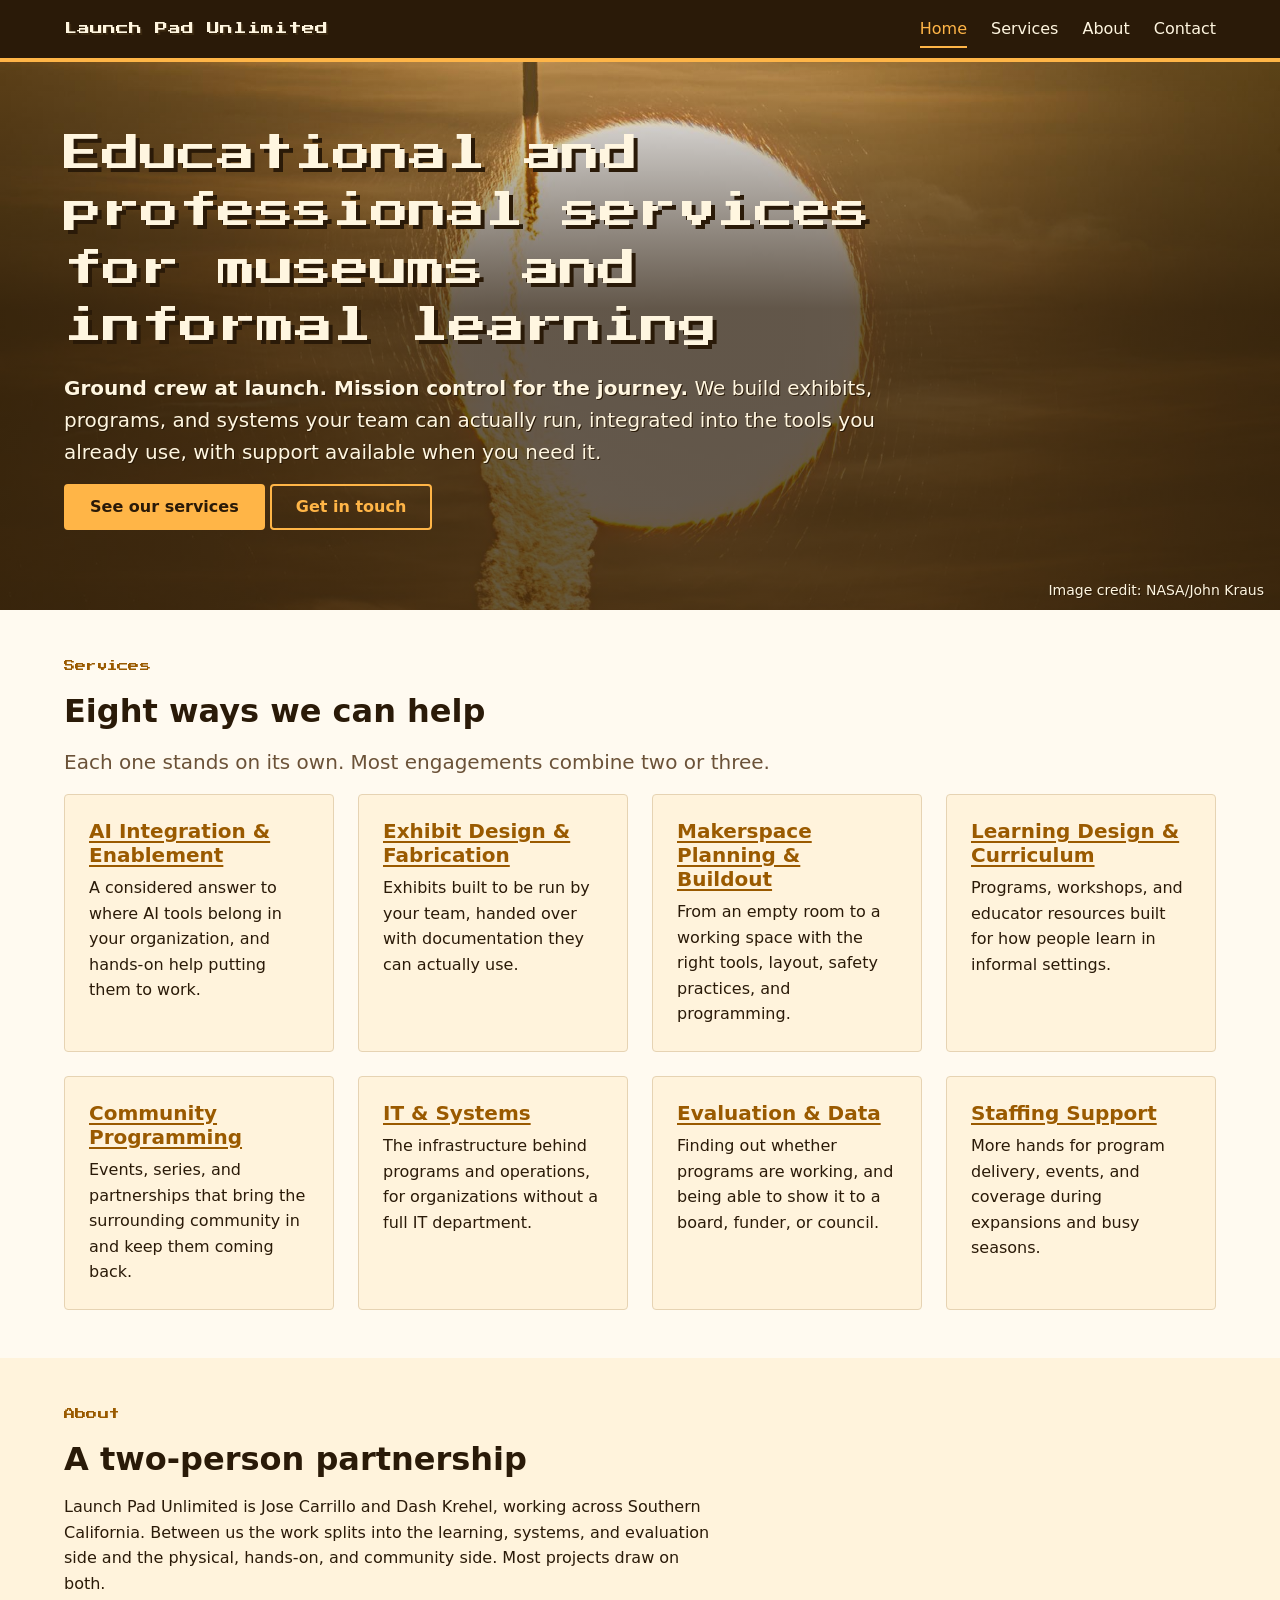
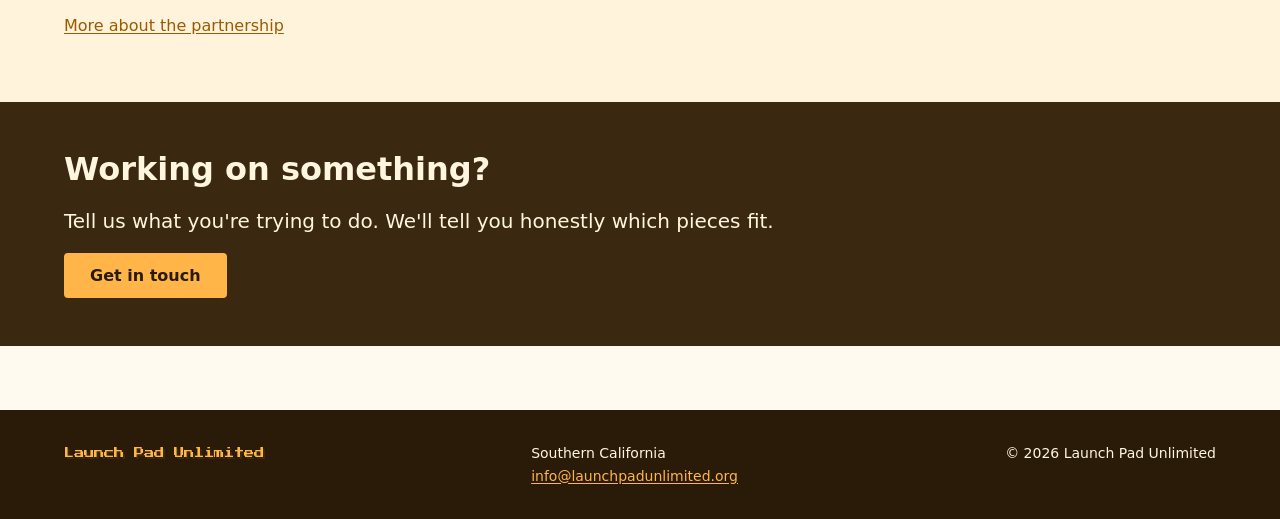
==== commit 730076fb: "Add Exhibit Design & Fabrication as an eighth service line The positioning copy leads with 'we build" ====
--- a/index.html
+++ b/index.html
@@ -4,7 +4,7 @@
   <meta charset="UTF-8">
   <meta name="viewport" content="width=device-width, initial-scale=1">
   <title>Launch Pad Unlimited</title>
-  <meta name="description" content="Launch Pad Unlimited provides learning design, AI enablement, IT and systems, evaluation, makerspace planning, community programming, and staffing support to museums and informal learning organizations in Southern California.">
+  <meta name="description" content="Launch Pad Unlimited provides AI enablement, exhibit design and fabrication, makerspace planning, learning design, community programming, IT and systems, evaluation, and staffing support to museums and informal learning organizations in Southern California.">
   <link rel="icon" href="data:image/svg+xml,<svg xmlns='http://www.w3.org/2000/svg' viewBox='0 0 100 100'><text y='.9em' font-size='90'>🚀</text></svg>">
   <link rel="stylesheet" href="styles.css">
 </head>
@@ -41,12 +41,16 @@
     <section class="section" aria-labelledby="services-h">
       <div class="container">
         <p class="eyebrow">Services</p>
-        <h2 id="services-h">Seven ways we can help</h2>
+        <h2 id="services-h">Eight ways we can help</h2>
         <p class="lede">Each one stands on its own. Most engagements combine two or three.</p>
         <div class="grid">
           <div class="card">
             <h3><a href="services.html#ai-enablement">AI Integration &amp; Enablement</a></h3>
             <p>A considered answer to where AI tools belong in your organization, and hands-on help putting them to work.</p>
+          </div>
+          <div class="card">
+            <h3><a href="services.html#exhibits">Exhibit Design &amp; Fabrication</a></h3>
+            <p>Exhibits built to be run by your team, handed over with documentation they can actually use.</p>
           </div>
           <div class="card">
             <h3><a href="services.html#makerspace">Makerspace Planning &amp; Buildout</a></h3>
